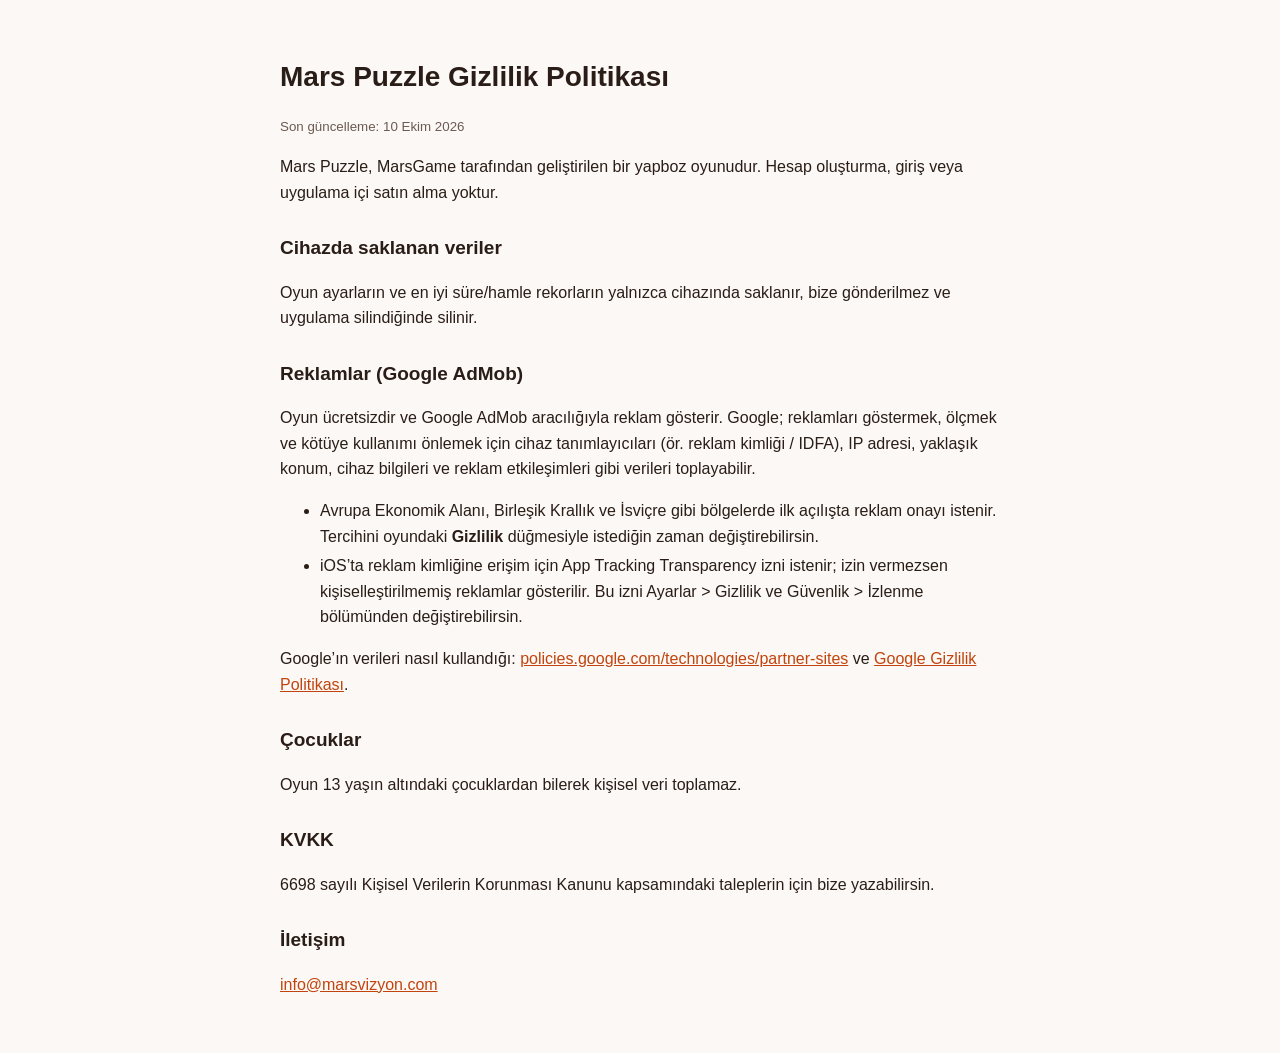
==== mars-puzzle/privacy.html @ 69a45fa2 "Gizlilik ve destek sayfaları" ====
<!doctype html><html lang="tr"><head><meta charset="utf-8"><meta name="viewport" content="width=device-width,initial-scale=1"><title>Mars Puzzle Gizlilik Politikası</title><link rel="stylesheet" href="../style.css"></head><body><main>
<h1>Mars Puzzle Gizlilik Politikası</h1><small>Son güncelleme: 10 Ekim 2026</small>
<p>Mars Puzzle, MarsGame tarafından geliştirilen bir yapboz oyunudur. Hesap oluşturma, giriş veya uygulama içi satın alma yoktur.</p>
<h2>Cihazda saklanan veriler</h2><p>Oyun ayarların ve en iyi süre/hamle rekorların yalnızca cihazında saklanır, bize gönderilmez ve uygulama silindiğinde silinir.</p>
<h2>Reklamlar (Google AdMob)</h2><p>Oyun ücretsizdir ve Google AdMob aracılığıyla reklam gösterir. Google; reklamları göstermek, ölçmek ve kötüye kullanımı önlemek için cihaz tanımlayıcıları (ör. reklam kimliği / IDFA), IP adresi, yaklaşık konum, cihaz bilgileri ve reklam etkileşimleri gibi verileri toplayabilir.</p>
<ul><li>Avrupa Ekonomik Alanı, Birleşik Krallık ve İsviçre gibi bölgelerde ilk açılışta reklam onayı istenir. Tercihini oyundaki <b>Gizlilik</b> düğmesiyle istediğin zaman değiştirebilirsin.</li>
<li>iOS’ta reklam kimliğine erişim için App Tracking Transparency izni istenir; izin vermezsen kişiselleştirilmemiş reklamlar gösterilir. Bu izni Ayarlar &gt; Gizlilik ve Güvenlik &gt; İzlenme bölümünden değiştirebilirsin.</li></ul>
<p>Google’ın verileri nasıl kullandığı: <a href="https://policies.google.com/technologies/partner-sites">policies.google.com/technologies/partner-sites</a> ve <a href="https://policies.google.com/privacy">Google Gizlilik Politikası</a>.</p>
<h2>Çocuklar</h2><p>Oyun 13 yaşın altındaki çocuklardan bilerek kişisel veri toplamaz.</p>
<h2>KVKK</h2><p>6698 sayılı Kişisel Verilerin Korunması Kanunu kapsamındaki taleplerin için bize yazabilirsin.</p>
<h2>İletişim</h2><p><a href="mailto:info@marsvizyon.com">info@marsvizyon.com</a></p>
</main></body></html>
---- style.css ----
:root{--bg:#fbf8f5;--fg:#2a1d17;--muted:#6b5a52;--accent:#c1440e}
@media (prefers-color-scheme:dark){:root{--bg:#1a1210;--fg:#f3e9e3;--muted:#b8a69d;--accent:#ff7a3d}}
body{margin:0;background:var(--bg);color:var(--fg);font:16px/1.6 -apple-system,BlinkMacSystemFont,"Segoe UI",sans-serif}
main{max-width:720px;margin:0 auto;padding:40px 16px}
h1{font-size:28px;line-height:1.25}h2{font-size:19px;margin-top:28px}
a{color:var(--accent)}small{color:var(--muted)}li{margin:4px 0}
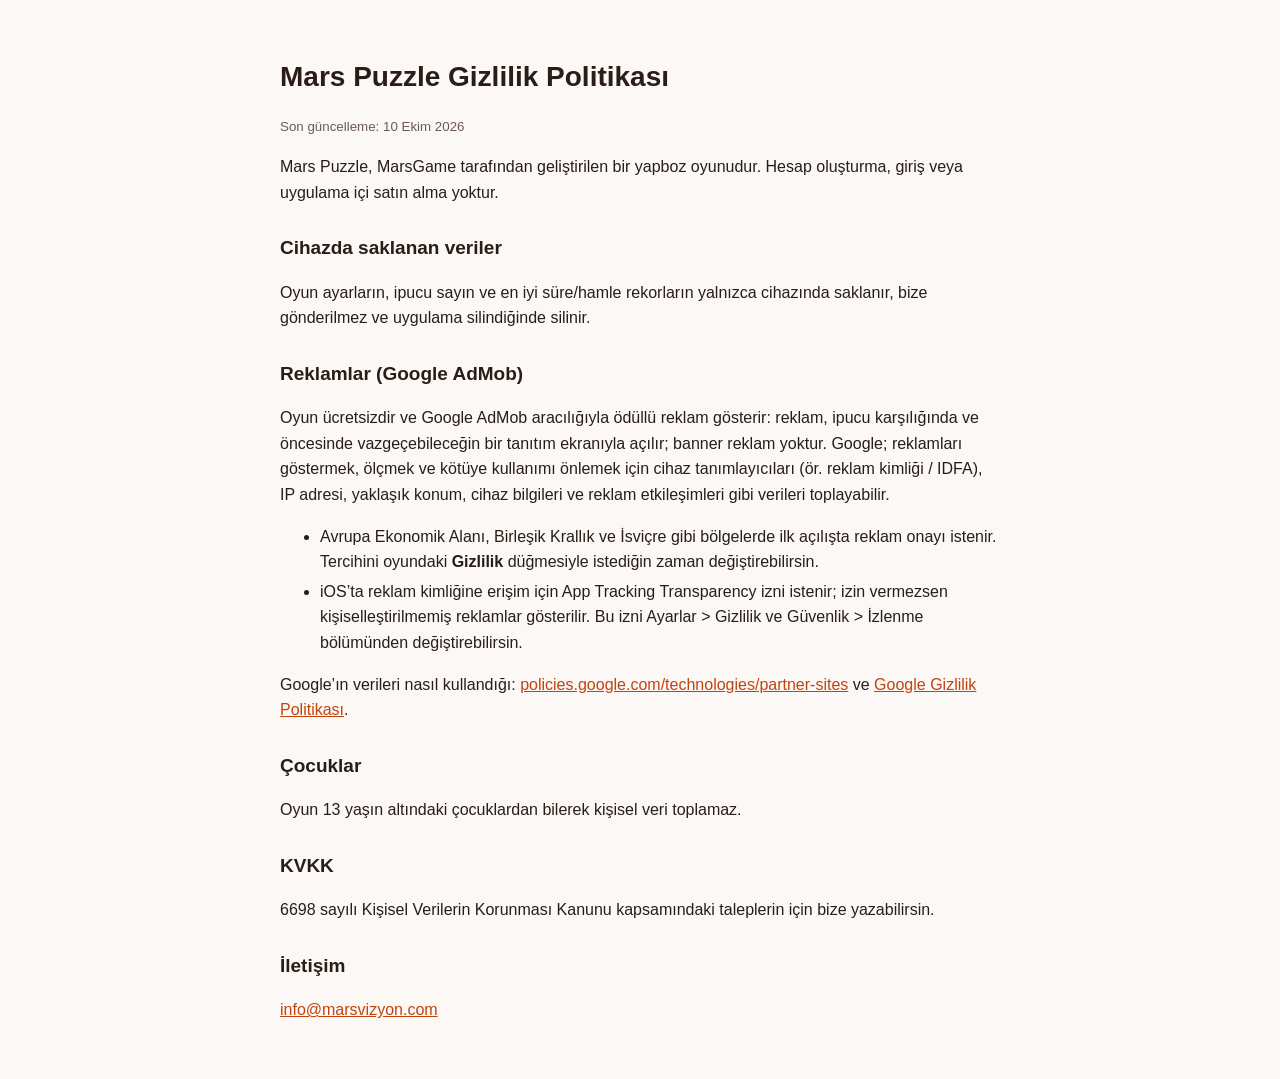
==== commit 0884dc0b: "Kat Kat gizlilik ve destek sayfaları; Mars Puzzle ödüllü reklam ve ipucu güncellemesi" ====
--- a/mars-puzzle/privacy.html
+++ b/mars-puzzle/privacy.html
@@ -1,8 +1,8 @@
 <!doctype html><html lang="tr"><head><meta charset="utf-8"><meta name="viewport" content="width=device-width,initial-scale=1"><title>Mars Puzzle Gizlilik Politikası</title><link rel="stylesheet" href="../style.css"></head><body><main>
 <h1>Mars Puzzle Gizlilik Politikası</h1><small>Son güncelleme: 10 Ekim 2026</small>
 <p>Mars Puzzle, MarsGame tarafından geliştirilen bir yapboz oyunudur. Hesap oluşturma, giriş veya uygulama içi satın alma yoktur.</p>
-<h2>Cihazda saklanan veriler</h2><p>Oyun ayarların ve en iyi süre/hamle rekorların yalnızca cihazında saklanır, bize gönderilmez ve uygulama silindiğinde silinir.</p>
-<h2>Reklamlar (Google AdMob)</h2><p>Oyun ücretsizdir ve Google AdMob aracılığıyla reklam gösterir. Google; reklamları göstermek, ölçmek ve kötüye kullanımı önlemek için cihaz tanımlayıcıları (ör. reklam kimliği / IDFA), IP adresi, yaklaşık konum, cihaz bilgileri ve reklam etkileşimleri gibi verileri toplayabilir.</p>
+<h2>Cihazda saklanan veriler</h2><p>Oyun ayarların, ipucu sayın ve en iyi süre/hamle rekorların yalnızca cihazında saklanır, bize gönderilmez ve uygulama silindiğinde silinir.</p>
+<h2>Reklamlar (Google AdMob)</h2><p>Oyun ücretsizdir ve Google AdMob aracılığıyla ödüllü reklam gösterir: reklam, ipucu karşılığında ve öncesinde vazgeçebileceğin bir tanıtım ekranıyla açılır; banner reklam yoktur. Google; reklamları göstermek, ölçmek ve kötüye kullanımı önlemek için cihaz tanımlayıcıları (ör. reklam kimliği / IDFA), IP adresi, yaklaşık konum, cihaz bilgileri ve reklam etkileşimleri gibi verileri toplayabilir.</p>
 <ul><li>Avrupa Ekonomik Alanı, Birleşik Krallık ve İsviçre gibi bölgelerde ilk açılışta reklam onayı istenir. Tercihini oyundaki <b>Gizlilik</b> düğmesiyle istediğin zaman değiştirebilirsin.</li>
 <li>iOS’ta reklam kimliğine erişim için App Tracking Transparency izni istenir; izin vermezsen kişiselleştirilmemiş reklamlar gösterilir. Bu izni Ayarlar &gt; Gizlilik ve Güvenlik &gt; İzlenme bölümünden değiştirebilirsin.</li></ul>
 <p>Google’ın verileri nasıl kullandığı: <a href="https://policies.google.com/technologies/partner-sites">policies.google.com/technologies/partner-sites</a> ve <a href="https://policies.google.com/privacy">Google Gizlilik Politikası</a>.</p>
